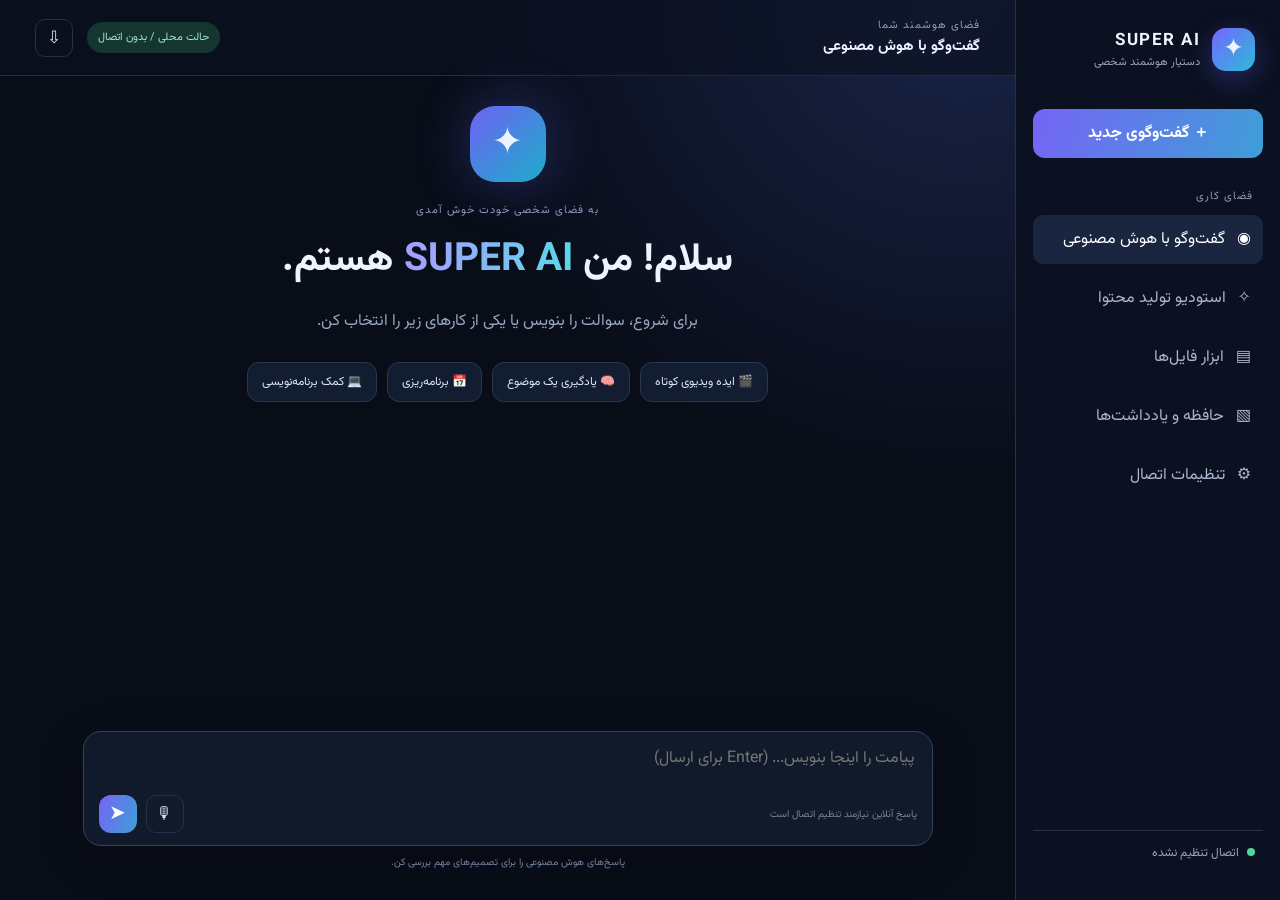
==== index.html @ eb31d3c1 "Add files via upload" ====
<!doctype html>
<html lang="fa" dir="rtl">
<head>
<meta charset="utf-8"><meta name="viewport" content="width=device-width,initial-scale=1,viewport-fit=cover">
<meta name="theme-color" content="#090d18"><meta name="description" content="SUPER AI - دستیار هوش مصنوعی شخصی">
<link rel="manifest" href="manifest.webmanifest"><link rel="stylesheet" href="styles.css">
<title>SUPER AI</title>
</head>
<body>
<div class="app-shell">
<aside class="sidebar" id="sidebar">
  <div class="brand"><div class="brand-mark">✦</div><div><b>SUPER AI</b><small>دستیار هوشمند شخصی</small></div></div>
  <button class="new-chat" id="newChat">＋ گفت‌وگوی جدید</button>
  <div class="side-label">فضای کاری</div>
  <button class="nav-item active" data-view="chat">◉ <span>گفت‌وگو با هوش مصنوعی</span></button>
  <button class="nav-item" data-view="creator">✧ <span>استودیو تولید محتوا</span></button>
  <button class="nav-item" data-view="files">▤ <span>ابزار فایل‌ها</span></button>
  <button class="nav-item" data-view="memory">▧ <span>حافظه و یادداشت‌ها</span></button>
  <button class="nav-item" data-view="settings">⚙ <span>تنظیمات اتصال</span></button>
  <div class="sidebar-bottom"><span class="status-dot"></span><span id="connectionLabel">حالت محلی فعال</span></div>
</aside>
<main class="main">
<header class="topbar">
  <button class="icon-btn mobile-menu" id="menuBtn" aria-label="منو">☰</button>
  <div><div class="eyebrow">فضای هوشمند شما</div><strong id="pageTitle">گفت‌وگو با هوش مصنوعی</strong></div>
  <div class="top-actions"><span class="mode-pill" id="modePill">آفلاین / محلی</span><button class="icon-btn" id="exportBtn" title="خروجی گفتگو">⇩</button></div>
</header>
<section class="view active" id="view-chat">
  <div class="welcome" id="welcome">
    <div class="orb">✦</div><p class="eyebrow">به فضای شخصی خودت خوش آمدی</p>
    <h1>سلام! من <span>SUPER AI</span> هستم.</h1>
    <p class="muted">برای شروع، سوالت را بنویس یا یکی از کارهای زیر را انتخاب کن.</p>
    <div class="suggestions">
      <button class="suggestion" data-prompt="برای کانال یوتیوب من ۵ ایده ویدیوی کوتاه و جذاب پیشنهاد بده.">🎬 ایده ویدیوی کوتاه</button>
      <button class="suggestion" data-prompt="این موضوع را مرحله‌به‌مرحله برایم توضیح بده: ">🧠 یادگیری یک موضوع</button>
      <button class="suggestion" data-prompt="یک برنامه هفتگی برای رسیدن به هدفم طراحی کن.">📅 برنامه‌ریزی</button>
      <button class="suggestion" data-prompt="یک ابزار ساده و کاربردی با HTML و JavaScript برایم بنویس.">💻 کمک برنامه‌نویسی</button>
    </div>
  </div>
  <div class="messages" id="messages" aria-live="polite"></div>
  <div class="composer-wrap">
    <div class="composer">
      <textarea id="prompt" rows="1" placeholder="پیامت را اینجا بنویس... (Enter برای ارسال)"></textarea>
      <div class="composer-tools"><span class="hint">پاسخ آنلاین نیازمند تنظیم اتصال است</span><div><button class="icon-btn" id="voiceBtn" title="ورودی صوتی">🎙</button><button class="send-btn" id="sendBtn" aria-label="ارسال">➤</button></div></div>
    </div><div class="fineprint">پاسخ‌های هوش مصنوعی را برای تصمیم‌های مهم بررسی کن.</div>
  </div>
</section>
<section class="view" id="view-creator">
  <div class="panel-head"><p class="eyebrow">CONTENT STUDIO</p><h1>استودیو تولید محتوا</h1><p class="muted">ایده، سناریو، عنوان و کپشن را آماده کن.</p></div>
  <div class="card form-card"><label>موضوع محتوا</label><textarea id="contentTopic" placeholder="مثلاً ۵ حقیقت عجیب درباره فضا"></textarea>
  <div class="two-cols"><div><label>پلتفرم</label><select id="contentPlatform"><option>YouTube Shorts</option><option>Instagram Reels</option><option>TikTok</option><option>Facebook</option></select></div><div><label>سبک</label><select id="contentStyle"><option>جذاب و پرانرژی</option><option>آموزشی و دقیق</option><option>داستانی و مرموز</option><option>طنز و سرگرمی</option></select></div></div>
  <button class="primary" id="generateContent">ساخت سناریو و بسته محتوا ✦</button></div>
  <div class="card result-card" id="contentResult"><div class="muted">خروجی تولید محتوا اینجا نمایش داده می‌شود.</div></div>
</section>
<section class="view" id="view-files">
  <div class="panel-head"><p class="eyebrow">FILE WORKSPACE</p><h1>ابزار فایل‌ها</h1><p class="muted">فایل متنی را انتخاب کن تا متن آن را بخوانی یا برای تحلیل به دستیار بفرستی.</p></div>
  <div class="card"><label class="file-drop">📄 انتخاب فایل متنی <input type="file" id="fileInput" accept=".txt,.md,.csv,.json,.html,.log"></label><p class="muted small">در نسخه اولیه: TXT، MD، CSV، JSON، HTML و LOG</p><textarea id="fileText" class="file-output" placeholder="محتوای فایل اینجا نمایش داده می‌شود..."></textarea><button class="primary" id="analyzeFile">تحلیل این متن با AI</button></div>
</section>
<section class="view" id="view-memory">
  <div class="panel-head"><p class="eyebrow">LOCAL MEMORY</p><h1>حافظه و یادداشت‌ها</h1><p class="muted">یادداشت‌ها فقط در همین مرورگر ذخیره می‌شوند.</p></div>
  <div class="card"><label>یادداشت جدید</label><textarea id="noteInput" placeholder="چیزی که می‌خواهی نگه داری..."></textarea><button class="primary" id="saveNote">ذخیره یادداشت</button></div><div id="notesList" class="notes-list"></div>
</section>
<section class="view" id="view-settings">
  <div class="panel-head"><p class="eyebrow">AI CONNECTION</p><h1>تنظیمات اتصال</h1><p class="muted">برای پاسخ هوشمند آنلاین، یک سرویس سازگار با API استاندارد Chat Completions وارد کن.</p></div>
  <div class="card form-card">
    <label>موتور هوش مصنوعی</label>
    <select id="providerType"><option value="ollama">مدل محلی با Ollama (بدون هزینه API)</option><option value="compatible">سرویس آنلاین سازگار با OpenAI API</option></select>
    <p class="muted small" id="providerHelp">برای استفاده از مدل محلی، Ollama باید روی رایانه یا دستگاه سازگار نصب و در حال اجرا باشد.</p>
    <label>نشانی سرویس</label><input id="apiBase" placeholder="http://localhost:11434">
    <label>نام مدل</label><input id="modelName" placeholder="مثلاً llama3.2 یا qwen2.5:3b">
    <div id="apiKeyWrap"><label>کلید API (برای سرویس آنلاین)</label><input id="apiKey" type="password" autocomplete="off" placeholder="کلید API"></div>
    <div class="warning" id="securityWarning">Ollama روی رایانه رایگان است، اما به فضای دیسک و RAM کافی نیاز دارد. برای اتصال گوشی به Ollama روی رایانه، نشانی IP محلی رایانه را وارد کن و دسترسی شبکه/CORS را در Ollama تنظیم کن. هرگز Ollama را بدون محافظت مستقیماً روی اینترنت عمومی باز نکن.</div>
    <div class="button-row"><button class="primary" id="saveSettings">ذخیره تنظیمات</button><button class="secondary" id="testConnection">آزمایش اتصال</button></div><p id="settingsStatus" class="muted small"></p>
  </div>
  <div class="card"><h3>مدل محلی و اجرای آفلاین</h3><p class="muted">پس از دانلود مدل در Ollama، اجرای گفت‌وگو روی همان رایانه می‌تواند بدون اینترنت انجام شود. اگر با گوشی وارد می‌شوی، مدل معمولاً روی رایانه اجرا می‌شود و گوشی از طریق Wi‑Fi به آن وصل می‌شود. خود گوشی A70 برای مدل‌های بزرگ مناسب نیست.</p><div class="small muted">نمونه مدل‌های سبک برای شروع: qwen2.5:3b یا llama3.2:3b (نیازمند بررسی سازگاری و فضای کافی).</div></div>
</section>
</main>
</div>
<script src="app.js"></script>
</body></html>
---- styles.css ----
@import url('https://fonts.googleapis.com/css2?family=Vazirmatn:wght@400;500;600;700;800&display=swap');
:root{--bg:#090d18;--panel:#101727;--panel2:#151f32;--line:#253149;--text:#eef3ff;--muted:#98a7c1;--accent:#8b7cff;--cyan:#5bd7e8}
*{box-sizing:border-box}body{margin:0;background:radial-gradient(ellipse at 75% 0%,#192347 0,transparent 38%),var(--bg);color:var(--text);font-family:Vazirmatn,system-ui,sans-serif}.app-shell{display:flex;min-height:100vh}.sidebar{width:265px;background:#0b1120;border-left:1px solid var(--line);padding:25px 17px;display:flex;flex-direction:column;gap:10px;flex-shrink:0}.brand{display:flex;align-items:center;gap:12px;margin:3px 8px 28px}.brand b{display:block;letter-spacing:1.5px;font-size:17px}.brand small{display:block;color:var(--muted);font-size:11px}.brand-mark{width:43px;height:43px;border-radius:14px;background:linear-gradient(135deg,#7565ff,#2bbdd8);display:grid;place-items:center;font-size:25px;box-shadow:0 8px 28px #635bff55}.new-chat,.primary,.send-btn{border:0;color:white;background:linear-gradient(110deg,#7565f5,#3e9ed8);font:inherit;font-weight:700;cursor:pointer}.new-chat{border-radius:12px;padding:12px;margin-bottom:20px}.side-label,.eyebrow{font-size:11px;color:#8d9cbb;letter-spacing:1px}.side-label{padding:0 10px}.nav-item{border:0;background:transparent;color:#aab6ce;text-align:right;padding:12px;border-radius:10px;font:inherit;cursor:pointer;display:flex;gap:12px;align-items:center}.nav-item.active,.nav-item:hover{background:#1a2540;color:white}.sidebar-bottom{margin-top:auto;padding:13px 8px;color:var(--muted);font-size:12px;border-top:1px solid var(--line)}.status-dot{display:inline-block;width:8px;height:8px;border-radius:50%;background:#50d69a;margin-left:8px}.main{flex:1;min-width:0;display:flex;flex-direction:column}.topbar{height:76px;border-bottom:1px solid #202b40;display:flex;align-items:center;justify-content:space-between;padding:0 35px;background:#0b1120a8}.topbar strong{font-size:15px}.top-actions{display:flex;align-items:center;gap:14px}.mode-pill{font-size:11px;color:#9ce8d0;background:#15352f;padding:7px 11px;border-radius:30px}.icon-btn{background:transparent;border:1px solid var(--line);color:#dce5f8;border-radius:10px;width:38px;height:38px;cursor:pointer;font-size:17px}.mobile-menu{display:none}.view{display:none;flex:1;min-height:calc(100vh - 76px);padding:30px;position:relative}.view.active{display:flex;flex-direction:column}.welcome{text-align:center;margin:auto auto 22px;max-width:720px}.orb{width:76px;height:76px;margin:0 auto 20px;border-radius:25px;display:grid;place-items:center;font-size:38px;background:linear-gradient(135deg,#6f62f5,#1caec8);box-shadow:0 0 55px #5b6cff55}.welcome h1{font-size:clamp(25px,4vw,39px);margin:8px 0}.welcome h1 span{background:linear-gradient(90deg,#a99dff,#5bd7e8);color:transparent;background-clip:text}.muted{color:var(--muted);line-height:1.9}.suggestions{display:flex;justify-content:center;gap:10px;flex-wrap:wrap;margin-top:25px}.suggestion{background:#121d31;border:1px solid #293751;color:#dbe5fa;padding:10px 14px;border-radius:12px;font:inherit;font-size:12px;cursor:pointer}.messages{width:min(850px,100%);margin:0 auto;flex:1;overflow:auto;max-height:calc(100vh - 330px);display:flex;flex-direction:column;gap:16px}.message{max-width:88%;padding:14px 17px;border-radius:16px;line-height:1.9;white-space:pre-wrap;overflow-wrap:anywhere}.message.user{align-self:flex-start;background:#252b50;border:1px solid #464b82}.message.assistant{align-self:flex-end;background:#121e30;border:1px solid #283950}.message .role{font-size:10px;color:#9faed0;margin-bottom:5px}.composer-wrap{width:min(850px,100%);margin:18px auto 0}.composer{border:1px solid #34425e;background:#111a2b;border-radius:18px;padding:12px 15px;box-shadow:0 12px 45px #0003}.composer textarea{width:100%;background:transparent;border:0;outline:0;resize:none;color:white;font:inherit;min-height:42px;max-height:160px}.composer-tools{display:flex;align-items:center;justify-content:space-between}.composer-tools>div{display:flex;gap:9px}.hint,.fineprint{font-size:10px;color:#74839f}.send-btn{width:38px;height:38px;border-radius:12px;font-size:20px}.fineprint{text-align:center;margin-top:9px}.panel-head{max-width:850px;width:100%;margin:10px auto 20px}.panel-head h1{margin:5px 0;font-size:27px}.card{width:min(850px,100%);margin:0 auto 17px;padding:22px;background:#111a2b;border:1px solid var(--line);border-radius:17px}.form-card label,.card label{display:block;color:#c8d4ea;font-size:13px;margin:12px 0 7px}.card input,.card textarea,.card select{width:100%;background:#0b1322;border:1px solid #2c3b56;border-radius:10px;padding:12px;color:white;font:inherit;outline:none}.card textarea{min-height:100px;resize:vertical}.two-cols{display:grid;grid-template-columns:1fr 1fr;gap:15px}.primary,.secondary{padding:11px 17px;border-radius:10px;font:inherit;cursor:pointer;margin-top:15px}.secondary{background:#202c43;color:white;border:1px solid #35435e}.result-card{min-height:100px;white-space:pre-wrap;line-height:2}.file-drop{border:1px dashed #64749a;padding:22px;border-radius:12px;text-align:center;cursor:pointer}.file-drop input{margin-top:12px}.file-output{margin-top:12px;min-height:230px!important}.small{font-size:11px}.notes-list{width:min(850px,100%);margin:auto}.note{padding:14px;background:#131e30;border:1px solid var(--line);border-radius:12px;margin-bottom:9px;white-space:pre-wrap}.warning{background:#392d1c;color:#f3d7a2;border:1px solid #6b5029;padding:12px;border-radius:10px;font-size:11px;line-height:1.9;margin-top:14px}.button-row{display:flex;gap:10px}.button-row button{flex:1}.hidden{display:none!important}
@media(max-width:760px){.sidebar{position:fixed;z-index:5;right:-280px;top:0;bottom:0;transition:.25s}.sidebar.open{right:0;box-shadow:0 0 0 999px #0009}.mobile-menu{display:block}.topbar{padding:0 15px}.view{padding:20px 14px}.welcome{margin-top:45px}.messages{max-height:calc(100vh - 360px)}.two-cols{grid-template-columns:1fr}.mode-pill{display:none}.card{padding:17px}.panel-head h1{font-size:23px}}
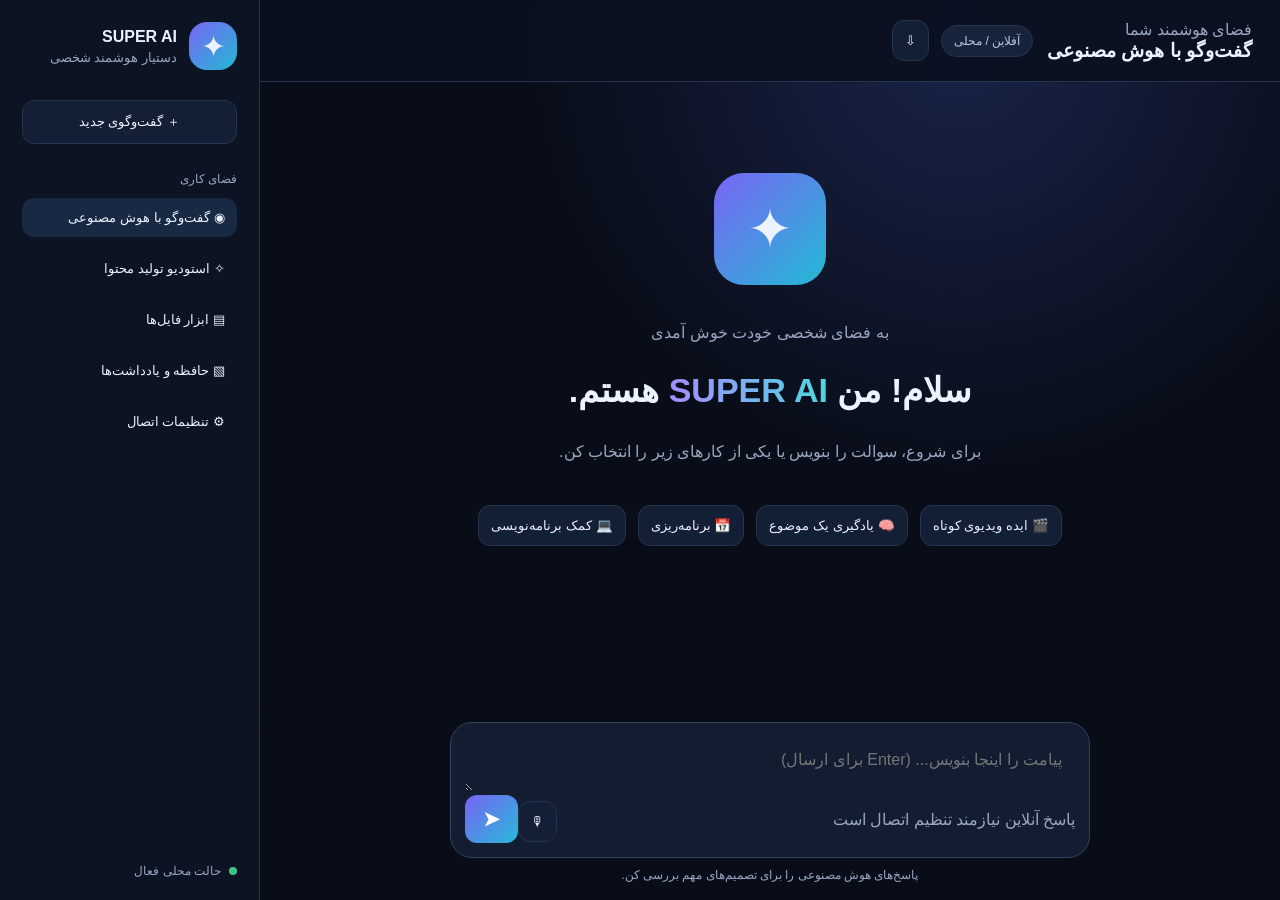
==== commit ef080db2: "Add files via upload" ====
--- a/index.html
+++ b/index.html
@@ -64,11 +64,11 @@
   <div class="panel-head"><p class="eyebrow">AI CONNECTION</p><h1>تنظیمات اتصال</h1><p class="muted">برای پاسخ هوشمند آنلاین، یک سرویس سازگار با API استاندارد Chat Completions وارد کن.</p></div>
   <div class="card form-card">
     <label>موتور هوش مصنوعی</label>
-    <select id="providerType"><option value="ollama">مدل محلی با Ollama (بدون هزینه API)</option><option value="compatible">سرویس آنلاین سازگار با OpenAI API</option></select>
+    <select id="providerType"><option value="offline">حالت آفلاین (حافظه محلی)</option><option value="online">درگاه آنلاین امن (Cloudflare Worker)</option></select>
     <p class="muted small" id="providerHelp">برای استفاده از مدل محلی، Ollama باید روی رایانه یا دستگاه سازگار نصب و در حال اجرا باشد.</p>
-    <label>نشانی سرویس</label><input id="apiBase" placeholder="http://localhost:11434">
-    <label>نام مدل</label><input id="modelName" placeholder="مثلاً llama3.2 یا qwen2.5:3b">
-    <div id="apiKeyWrap"><label>کلید API (برای سرویس آنلاین)</label><input id="apiKey" type="password" autocomplete="off" placeholder="کلید API"></div>
+    <label>نشانی سرویس</label><input id="apiBase" placeholder="https://YOUR-WORKER.workers.dev">
+    <label>نام مدل</label><input id="modelName" placeholder="openrouter/free">
+    
     <div class="warning" id="securityWarning">Ollama روی رایانه رایگان است، اما به فضای دیسک و RAM کافی نیاز دارد. برای اتصال گوشی به Ollama روی رایانه، نشانی IP محلی رایانه را وارد کن و دسترسی شبکه/CORS را در Ollama تنظیم کن. هرگز Ollama را بدون محافظت مستقیماً روی اینترنت عمومی باز نکن.</div>
     <div class="button-row"><button class="primary" id="saveSettings">ذخیره تنظیمات</button><button class="secondary" id="testConnection">آزمایش اتصال</button></div><p id="settingsStatus" class="muted small"></p>
   </div>
@@ -76,5 +76,5 @@
 </section>
 </main>
 </div>
-<script src="app.js"></script>
+<script src="app.js"></script><script>if("serviceWorker" in navigator){window.addEventListener("load",()=>navigator.serviceWorker.register("./sw.js").catch(()=>{}));}</script>
 </body></html>
--- a/styles.css
+++ b/styles.css
@@ -1,4 +1,2 @@
-@import url('https://fonts.googleapis.com/css2?family=Vazirmatn:wght@400;500;600;700;800&display=swap');
-:root{--bg:#090d18;--panel:#101727;--panel2:#151f32;--line:#253149;--text:#eef3ff;--muted:#98a7c1;--accent:#8b7cff;--cyan:#5bd7e8}
-*{box-sizing:border-box}body{margin:0;background:radial-gradient(ellipse at 75% 0%,#192347 0,transparent 38%),var(--bg);color:var(--text);font-family:Vazirmatn,system-ui,sans-serif}.app-shell{display:flex;min-height:100vh}.sidebar{width:265px;background:#0b1120;border-left:1px solid var(--line);padding:25px 17px;display:flex;flex-direction:column;gap:10px;flex-shrink:0}.brand{display:flex;align-items:center;gap:12px;margin:3px 8px 28px}.brand b{display:block;letter-spacing:1.5px;font-size:17px}.brand small{display:block;color:var(--muted);font-size:11px}.brand-mark{width:43px;height:43px;border-radius:14px;background:linear-gradient(135deg,#7565ff,#2bbdd8);display:grid;place-items:center;font-size:25px;box-shadow:0 8px 28px #635bff55}.new-chat,.primary,.send-btn{border:0;color:white;background:linear-gradient(110deg,#7565f5,#3e9ed8);font:inherit;font-weight:700;cursor:pointer}.new-chat{border-radius:12px;padding:12px;margin-bottom:20px}.side-label,.eyebrow{font-size:11px;color:#8d9cbb;letter-spacing:1px}.side-label{padding:0 10px}.nav-item{border:0;background:transparent;color:#aab6ce;text-align:right;padding:12px;border-radius:10px;font:inherit;cursor:pointer;display:flex;gap:12px;align-items:center}.nav-item.active,.nav-item:hover{background:#1a2540;color:white}.sidebar-bottom{margin-top:auto;padding:13px 8px;color:var(--muted);font-size:12px;border-top:1px solid var(--line)}.status-dot{display:inline-block;width:8px;height:8px;border-radius:50%;background:#50d69a;margin-left:8px}.main{flex:1;min-width:0;display:flex;flex-direction:column}.topbar{height:76px;border-bottom:1px solid #202b40;display:flex;align-items:center;justify-content:space-between;padding:0 35px;background:#0b1120a8}.topbar strong{font-size:15px}.top-actions{display:flex;align-items:center;gap:14px}.mode-pill{font-size:11px;color:#9ce8d0;background:#15352f;padding:7px 11px;border-radius:30px}.icon-btn{background:transparent;border:1px solid var(--line);color:#dce5f8;border-radius:10px;width:38px;height:38px;cursor:pointer;font-size:17px}.mobile-menu{display:none}.view{display:none;flex:1;min-height:calc(100vh - 76px);padding:30px;position:relative}.view.active{display:flex;flex-direction:column}.welcome{text-align:center;margin:auto auto 22px;max-width:720px}.orb{width:76px;height:76px;margin:0 auto 20px;border-radius:25px;display:grid;place-items:center;font-size:38px;background:linear-gradient(135deg,#6f62f5,#1caec8);box-shadow:0 0 55px #5b6cff55}.welcome h1{font-size:clamp(25px,4vw,39px);margin:8px 0}.welcome h1 span{background:linear-gradient(90deg,#a99dff,#5bd7e8);color:transparent;background-clip:text}.muted{color:var(--muted);line-height:1.9}.suggestions{display:flex;justify-content:center;gap:10px;flex-wrap:wrap;margin-top:25px}.suggestion{background:#121d31;border:1px solid #293751;color:#dbe5fa;padding:10px 14px;border-radius:12px;font:inherit;font-size:12px;cursor:pointer}.messages{width:min(850px,100%);margin:0 auto;flex:1;overflow:auto;max-height:calc(100vh - 330px);display:flex;flex-direction:column;gap:16px}.message{max-width:88%;padding:14px 17px;border-radius:16px;line-height:1.9;white-space:pre-wrap;overflow-wrap:anywhere}.message.user{align-self:flex-start;background:#252b50;border:1px solid #464b82}.message.assistant{align-self:flex-end;background:#121e30;border:1px solid #283950}.message .role{font-size:10px;color:#9faed0;margin-bottom:5px}.composer-wrap{width:min(850px,100%);margin:18px auto 0}.composer{border:1px solid #34425e;background:#111a2b;border-radius:18px;padding:12px 15px;box-shadow:0 12px 45px #0003}.composer textarea{width:100%;background:transparent;border:0;outline:0;resize:none;color:white;font:inherit;min-height:42px;max-height:160px}.composer-tools{display:flex;align-items:center;justify-content:space-between}.composer-tools>div{display:flex;gap:9px}.hint,.fineprint{font-size:10px;color:#74839f}.send-btn{width:38px;height:38px;border-radius:12px;font-size:20px}.fineprint{text-align:center;margin-top:9px}.panel-head{max-width:850px;width:100%;margin:10px auto 20px}.panel-head h1{margin:5px 0;font-size:27px}.card{width:min(850px,100%);margin:0 auto 17px;padding:22px;background:#111a2b;border:1px solid var(--line);border-radius:17px}.form-card label,.card label{display:block;color:#c8d4ea;font-size:13px;margin:12px 0 7px}.card input,.card textarea,.card select{width:100%;background:#0b1322;border:1px solid #2c3b56;border-radius:10px;padding:12px;color:white;font:inherit;outline:none}.card textarea{min-height:100px;resize:vertical}.two-cols{display:grid;grid-template-columns:1fr 1fr;gap:15px}.primary,.secondary{padding:11px 17px;border-radius:10px;font:inherit;cursor:pointer;margin-top:15px}.secondary{background:#202c43;color:white;border:1px solid #35435e}.result-card{min-height:100px;white-space:pre-wrap;line-height:2}.file-drop{border:1px dashed #64749a;padding:22px;border-radius:12px;text-align:center;cursor:pointer}.file-drop input{margin-top:12px}.file-output{margin-top:12px;min-height:230px!important}.small{font-size:11px}.notes-list{width:min(850px,100%);margin:auto}.note{padding:14px;background:#131e30;border:1px solid var(--line);border-radius:12px;margin-bottom:9px;white-space:pre-wrap}.warning{background:#392d1c;color:#f3d7a2;border:1px solid #6b5029;padding:12px;border-radius:10px;font-size:11px;line-height:1.9;margin-top:14px}.button-row{display:flex;gap:10px}.button-row button{flex:1}.hidden{display:none!important}
-@media(max-width:760px){.sidebar{position:fixed;z-index:5;right:-280px;top:0;bottom:0;transition:.25s}.sidebar.open{right:0;box-shadow:0 0 0 999px #0009}.mobile-menu{display:block}.topbar{padding:0 15px}.view{padding:20px 14px}.welcome{margin-top:45px}.messages{max-height:calc(100vh - 360px)}.two-cols{grid-template-columns:1fr}.mode-pill{display:none}.card{padding:17px}.panel-head h1{font-size:23px}}
+:root{color-scheme:dark;--bg:#090d18;--panel:#111a2d;--line:#26334c;--text:#edf2ff;--muted:#98a6c1;--accent:#6278f5;--cyan:#35c4dc}*{box-sizing:border-box}body{margin:0;background:radial-gradient(circle at 75% 5%,#182348 0,transparent 34%),var(--bg);color:var(--text);font-family:Tahoma,Arial,sans-serif}.app-shell{min-height:100vh}.sidebar{position:fixed;inset:0 auto 0 0;width:260px;background:#0c1322;border-right:1px solid var(--line);padding:22px;z-index:5;display:flex;flex-direction:column;gap:12px}.brand{display:flex;align-items:center;gap:12px;margin-bottom:18px}.brand-mark,.orb{display:grid;place-items:center;background:linear-gradient(135deg,#7965f4,#22bad4);border-radius:18px;font-size:30px;width:48px;height:48px}.brand small,.eyebrow,.muted,.fineprint,.hint{color:var(--muted)}.brand small{display:block;margin-top:4px}.new-chat,.nav-item,.suggestion,.icon-btn,.secondary{background:#131f35;color:var(--text);border:1px solid var(--line);border-radius:12px;padding:12px;cursor:pointer}.nav-item{text-align:right;border:0;background:transparent}.nav-item.active{background:#182944}.side-label{font-size:12px;color:var(--muted);margin-top:16px}.sidebar-bottom{margin-top:auto;color:var(--muted);font-size:12px}.status-dot{display:inline-block;width:8px;height:8px;background:#3bc58b;border-radius:50%;margin-left:8px}.main{margin-left:260px;min-height:100vh}.topbar{height:82px;border-bottom:1px solid var(--line);display:flex;align-items:center;gap:14px;padding:14px 28px;position:sticky;top:0;background:#0b1120ed;backdrop-filter:blur(12px);z-index:3}.topbar strong{font-size:19px}.top-actions{margin-left:auto;display:flex;align-items:center;gap:12px}.mode-pill{font-size:12px;color:#b9c8e7;background:#17233b;border:1px solid var(--line);border-radius:30px;padding:8px 12px}.mobile-menu{display:none}.view{display:none;max-width:1000px;margin:auto;padding:36px 28px 180px}.view.active{display:block}.welcome{text-align:center;padding:35px 0}.orb{width:112px;height:112px;border-radius:30px;margin:20px auto 38px;font-size:55px}.welcome h1{font-size:34px}.welcome h1 span{background:linear-gradient(90deg,#a58cff,#4ed7e0);background-clip:text;color:transparent}.muted{line-height:1.8}.suggestions{display:flex;justify-content:center;gap:12px;flex-wrap:wrap;margin:38px 0}.composer-wrap{position:fixed;bottom:0;left:260px;right:0;padding:18px max(24px,calc((100% - 900px)/2));background:linear-gradient(transparent,var(--bg) 18%);z-index:2}.composer{background:#121d32;border:1px solid #34415d;border-radius:22px;padding:14px}.composer textarea,textarea,input,select{width:100%;background:#0c1425;color:var(--text);border:1px solid var(--line);border-radius:12px;padding:13px;font:inherit;resize:vertical}.composer textarea{border:0;background:transparent;min-height:54px}.composer-tools{display:flex;align-items:center;justify-content:space-between}.send-btn,.primary{background:linear-gradient(135deg,#7764f5,#28b9d7);color:white;border:0;border-radius:12px;padding:12px 18px;font-weight:bold;cursor:pointer}.send-btn{font-size:20px}.fineprint{text-align:center;font-size:12px;margin-top:10px}.messages{display:flex;flex-direction:column;gap:14px}.message{padding:16px;border:1px solid var(--line);border-radius:16px;line-height:1.9;white-space:pre-wrap}.message b{display:block;color:#8fb4ff;margin-bottom:6px}.message.user{background:#14223a;margin-right:10%}.message.assistant{background:#10192a;margin-left:5%}.panel-head{margin-bottom:22px}.card{background:#111a2b;border:1px solid var(--line);border-radius:18px;padding:20px;margin:16px 0}.form-card label{display:block;margin:14px 0 8px}.two-cols{display:grid;grid-template-columns:1fr 1fr;gap:14px}.primary{margin-top:16px}.secondary{margin-top:8px}.button-row{display:flex;gap:10px;flex-wrap:wrap}.warning{background:#382d1a;color:#f3d59a;padding:12px;border-radius:12px;font-size:13px;line-height:1.8;margin-top:14px}.small{font-size:12px}.file-drop{display:block;padding:18px;border:1px dashed #526487;border-radius:14px}.file-output{margin-top:14px;min-height:180px}.note{display:flex;justify-content:space-between;gap:12px;align-items:center}.note button{flex-shrink:0}
+@media(max-width:760px){.sidebar{transform:translateX(-105%);transition:transform .2s}.sidebar.open{transform:translateX(0)}.main{margin:0}.topbar{height:76px;padding:12px 16px}.mobile-menu{display:block}.top-actions{gap:6px}.mode-pill{display:none}.view{padding:22px 16px 190px}.welcome{padding:26px 0}.welcome h1{font-size:27px}.welcome .muted{font-size:16px}.orb{width:94px;height:94px;margin-bottom:28px}.suggestions{gap:8px;margin:26px 0}.suggestion{font-size:13px;padding:10px}.composer-wrap{left:0;right:0;padding:12px 12px 20px}.composer{border-radius:20px}.hint{font-size:11px}.two-cols{grid-template-columns:1fr}.message.user{margin-right:3%}.message.assistant{margin-left:2%}}
